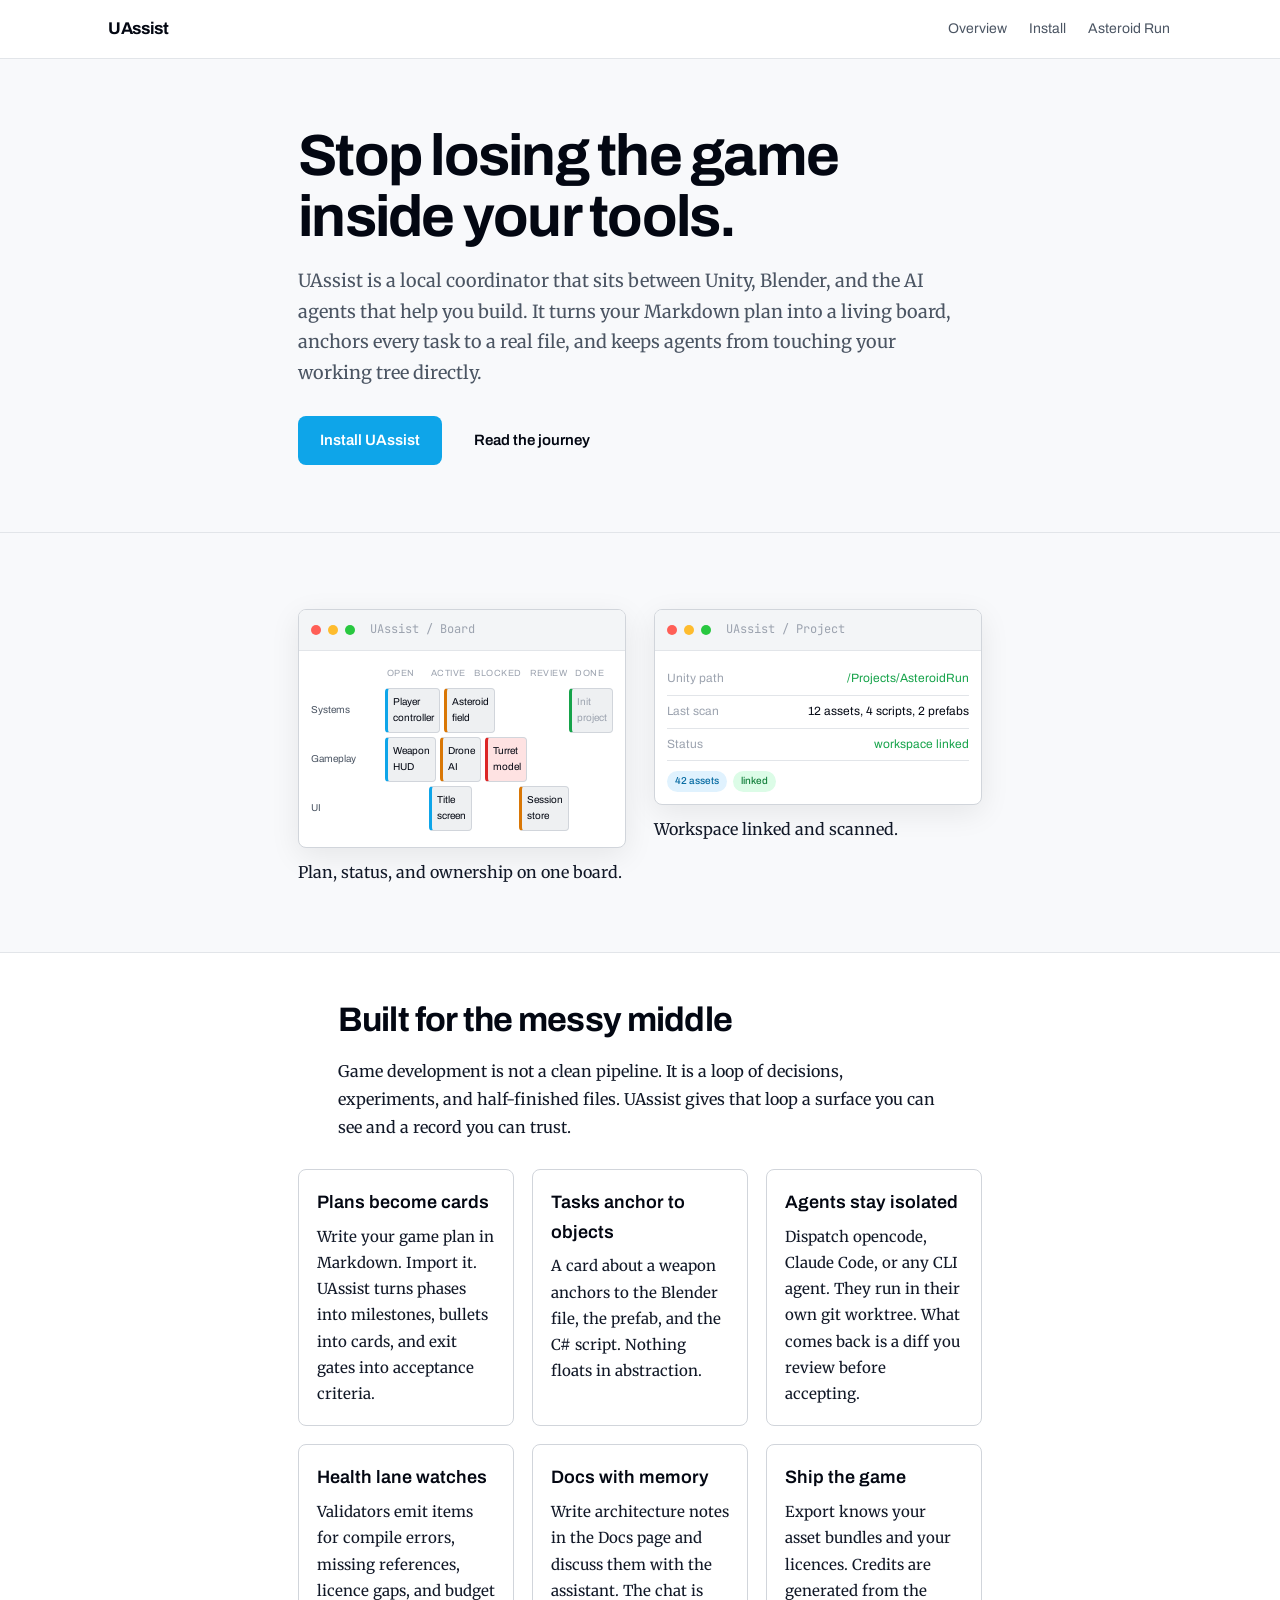
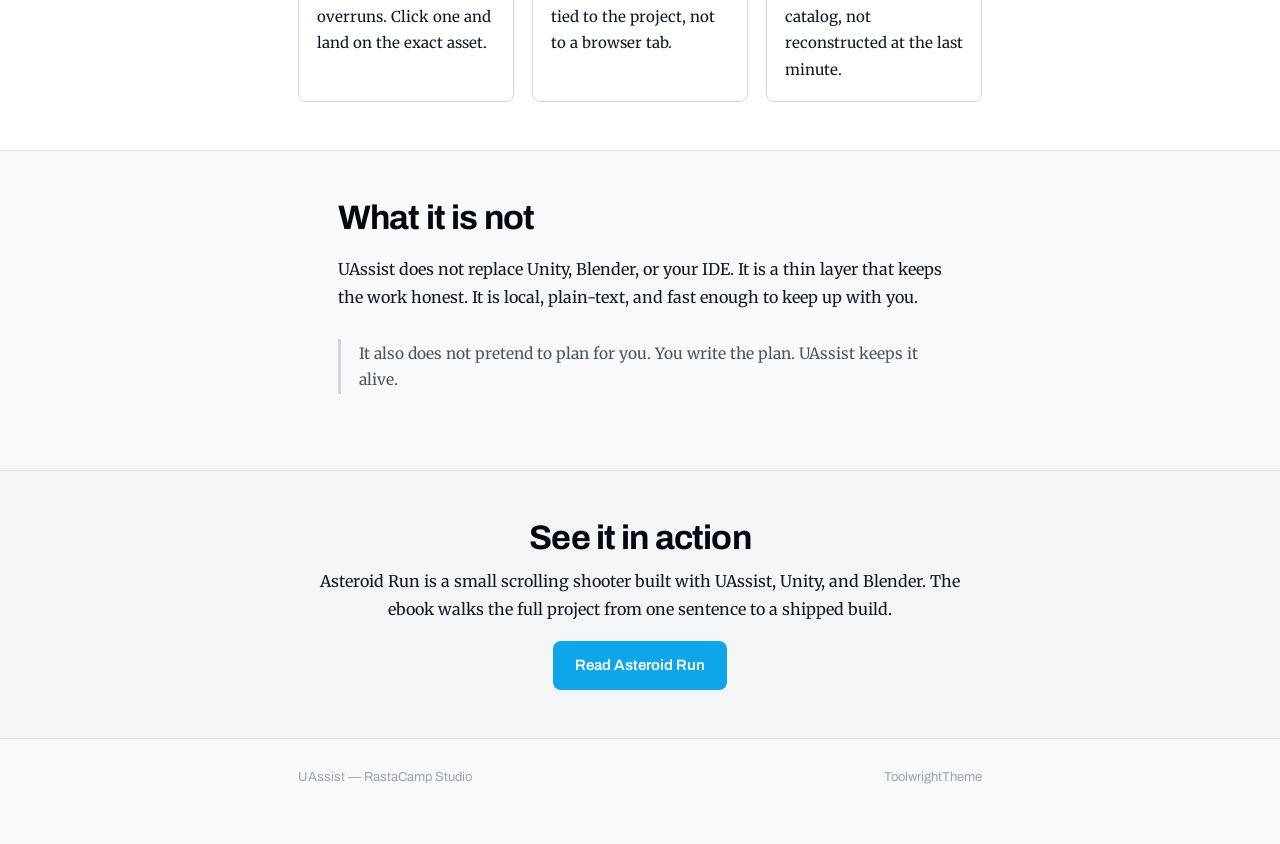
==== index.html @ bed8b939 "Initial UAssist website with ToolwrightTheme" ====
<!doctype html>
<html lang="en">
<head>
  <meta charset="utf-8" />
  <meta name="viewport" content="width=device-width, initial-scale=1" />
  <title>UAssist — Project coordination for game makers</title>
  <meta name="description" content="UAssist turns build plans into living kanbans, anchors tasks to Unity and Blender assets, and dispatches AI agents to isolated git worktrees." />
  <link rel="preconnect" href="https://fonts.googleapis.com" />
  <link rel="preconnect" href="https://fonts.gstatic.com" crossorigin />
  <link href="https://fonts.googleapis.com/css2?family=Archivo:wght@400;500;600;700&family=JetBrains+Mono:wght@400;500&family=Merriweather:ital,wght@0,300;0,400;0,700;1,400&display=swap" rel="stylesheet" />
  <link rel="stylesheet" href="theme.css" />
</head>
<body>

  <header class="rail">
    <div class="wrap">
      <div class="brand">UAssist</div>
      <nav>
        <a href="index.html">Overview</a>
        <a href="install.html">Install</a>
        <a href="asteroid-run.html">Asteroid Run</a>
      </nav>
    </div>
  </header>

  <section class="hero hero-tall">
    <div class="wrap">
      <h1>Stop losing the game inside your tools.</h1>
      <p class="lede">UAssist is a local coordinator that sits between Unity, Blender, and the AI agents that help you build. It turns your Markdown plan into a living board, anchors every task to a real file, and keeps agents from touching your working tree directly.</p>
      <div class="hero-actions">
        <a class="cta" href="install.html">Install UAssist</a>
        <a class="cta-secondary" href="asteroid-run.html">Read the journey</a>
      </div>
    </div>
  </section>

  <section class="section">
    <div class="wrap">
      <div class="screenshot-grid">
        <div class="screen-card">
          <div class="mock-window">
            <div class="mock-bar"><span class="dot red"></span><span class="dot yellow"></span><span class="dot green"></span><span class="title">UAssist / Board</span></div>
            <div class="mock-body board-mock">
              <div class="grid-head"><span></span><span>open</span><span>active</span><span>blocked</span><span>review</span><span>done</span></div>
              <div class="grid-row"><span class="cat">Systems</span><span class="card c-human">Player controller</span><span class="card c-agent">Asteroid field</span><span></span><span></span><span class="card c-done">Init project</span></div>
              <div class="grid-row"><span class="cat">Gameplay</span><span class="card c-human">Weapon HUD</span><span class="card c-agent">Drone AI</span><span class="card c-blocker">Turret model</span><span></span><span></span></div>
              <div class="grid-row"><span class="cat">UI</span><span></span><span class="card c-human">Title screen</span><span></span><span class="card c-agent">Session store</span><span></span></div>
            </div>
          </div>
          <p class="cap">Plan, status, and ownership on one board.</p>
        </div>
        <div class="screen-card">
          <div class="mock-window">
            <div class="mock-bar"><span class="dot red"></span><span class="dot yellow"></span><span class="dot green"></span><span class="title">UAssist / Project</span></div>
            <div class="mock-body project-mock">
              <div class="row"><span class="k">Unity path</span><span class="v ok">/Projects/AsteroidRun</span></div>
              <div class="row"><span class="k">Last scan</span><span class="v">12 assets, 4 scripts, 2 prefabs</span></div>
              <div class="row"><span class="k">Status</span><span class="v ok">workspace linked</span></div>
              <div class="pills"><span class="pill p-blue">42 assets</span><span class="pill p-green">linked</span></div>
            </div>
          </div>
          <p class="cap">Workspace linked and scanned.</p>
        </div>
      </div>
    </div>
  </section>

  <section class="section alt">
    <div class="wrap narrow">
      <h2>Built for the messy middle</h2>
      <p class="lead">Game development is not a clean pipeline. It is a loop of decisions, experiments, and half-finished files. UAssist gives that loop a surface you can see and a record you can trust.</p>
    </div>
    <div class="wrap">
      <div class="feature-grid">
        <div class="feature">
          <h3>Plans become cards</h3>
          <p>Write your game plan in Markdown. Import it. UAssist turns phases into milestones, bullets into cards, and exit gates into acceptance criteria.</p>
        </div>
        <div class="feature">
          <h3>Tasks anchor to objects</h3>
          <p>A card about a weapon anchors to the Blender file, the prefab, and the C# script. Nothing floats in abstraction.</p>
        </div>
        <div class="feature">
          <h3>Agents stay isolated</h3>
          <p>Dispatch opencode, Claude Code, or any CLI agent. They run in their own git worktree. What comes back is a diff you review before accepting.</p>
        </div>
        <div class="feature">
          <h3>Health lane watches</h3>
          <p>Validators emit items for compile errors, missing references, licence gaps, and budget overruns. Click one and land on the exact asset.</p>
        </div>
        <div class="feature">
          <h3>Docs with memory</h3>
          <p>Write architecture notes in the Docs page and discuss them with the assistant. The chat is tied to the project, not to a browser tab.</p>
        </div>
        <div class="feature">
          <h3>Ship the game</h3>
          <p>Export knows your asset bundles and your licences. Credits are generated from the catalog, not reconstructed at the last minute.</p>
        </div>
      </div>
    </div>
  </section>

  <section class="section">
    <div class="wrap narrow">
      <h2>What it is not</h2>
      <p class="lead">UAssist does not replace Unity, Blender, or your IDE. It is a thin layer that keeps the work honest. It is local, plain-text, and fast enough to keep up with you.</p>
      <div class="aside">It also does not pretend to plan for you. You write the plan. UAssist keeps it alive.</div>
    </div>
  </section>

  <section class="section cta-section">
    <div class="wrap">
      <h2>See it in action</h2>
      <p class="lead">Asteroid Run is a small scrolling shooter built with UAssist, Unity, and Blender. The ebook walks the full project from one sentence to a shipped build.</p>
      <a class="cta" href="asteroid-run.html">Read Asteroid Run</a>
    </div>
  </section>

  <footer>
    <div class="wrap">
      <span>UAssist — RastaCamp Studio</span>
      <span>ToolwrightTheme</span>
    </div>
  </footer>

</body>
</html>
---- theme.css ----
/* ================================================================
 * UAssist Website — ToolwrightTheme
 * =============================================================== */

:root {
  --bg: #f8f9fb;
  --surface: #ffffff;
  --surface-2: #f3f5f7;
  --surface-3: #eef0f2;
  --fg: #111827;
  --fg-strong: #030712;
  --muted: #4b5563;
  --faint: #9ca3af;
  --line: #e2e5e9;
  --line-strong: #d1d5db;
  --border: #d1d5db;
  --accent: #0ea5e9;
  --accent-text: #0284c7;
  --accent-soft: rgba(14, 165, 233, 0.08);

  --pill-blue: #e0f2fe; --pill-blue-text: #0369a1;
  --pill-green: #dcfce7; --pill-green-text: #15803d;
  --pill-yellow: #fef3c7; --pill-yellow-text: #b45309;
  --pill-red: #fee2e2; --pill-red-text: #b91c1c;
  --pill-grey: #f3f4f6; --pill-grey-text: #4b5563;

  --ok: #16a34a;
  --warn: #d97706;
  --bad: #dc2626;

  --font-sans: 'Archivo', -apple-system, BlinkMacSystemFont, "Segoe UI", Roboto, sans-serif;
  --font-serif: 'Merriweather', Georgia, "Times New Roman", serif;
  --font-mono: 'JetBrains Mono', ui-monospace, SFMono-Regular, Menlo, monospace;

  --radius: 8px;
  --gap-xs: 6px;
  --gap-sm: 10px;
  --gap-md: 18px;
  --gap-lg: 28px;
  --gap-xl: 48px;
  --measure: 720px;
  --wide: 1100px;
}

@media (prefers-color-scheme: dark) {
  :root {
    --bg: #050505;
    --surface: #0b0d0f;
    --surface-2: #121519;
    --surface-3: #171b1f;
    --fg: #e9ecef;
    --fg-strong: #ffffff;
    --muted: #767f89;
    --faint: #4b545d;
    --line: #1d2228;
    --line-strong: #2b333c;
    --border: #1d2228;
    --accent: #4dd2ff;
    --accent-text: #4dd2ff;
    --accent-soft: rgba(77, 210, 255, 0.08);
    --pill-blue: rgba(77, 210, 255, 0.10); --pill-blue-text: #4dd2ff;
    --pill-green: rgba(127, 211, 155, 0.10); --pill-green-text: #7fd39b;
    --pill-yellow: rgba(255, 181, 71, 0.10); --pill-yellow-text: #ffb547;
    --pill-red: rgba(255, 122, 122, 0.10); --pill-red-text: #ff7a7a;
    --pill-grey: rgba(118, 127, 137, 0.12); --pill-grey-text: #767f89;
  }
}

* { box-sizing: border-box; margin: 0; padding: 0; }
html { scroll-behavior: smooth; }

body {
  background: var(--bg);
  color: var(--fg);
  font-family: var(--font-sans);
  font-size: 16px;
  line-height: 1.65;
  -webkit-font-smoothing: antialiased;
}

a { color: var(--accent-text); text-decoration: none; }
a:hover { text-decoration: underline; }

code, .mono { font-family: var(--font-mono); font-size: 0.9em; }

/* ---------- rail ---------- */
.rail {
  position: sticky;
  top: 0;
  z-index: 20;
  background: var(--surface);
  border-bottom: 1px solid var(--line);
  backdrop-filter: blur(8px);
}

.rail .wrap {
  max-width: var(--wide);
  margin: 0 auto;
  padding: 0 var(--gap-md);
  display: flex;
  align-items: center;
  gap: var(--gap-md);
  height: 58px;
}

.brand {
  font-weight: 700;
  letter-spacing: -0.02em;
  font-size: 17px;
  color: var(--fg-strong);
}

.brand span {
  color: var(--faint);
  font-weight: 400;
}

.rail nav {
  margin-left: auto;
  display: flex;
  gap: var(--gap-md);
  font-size: 14px;
  color: var(--muted);
}

.rail nav a {
  color: var(--muted);
  text-decoration: none;
  padding: 6px 2px;
}

.rail nav a:hover {
  color: var(--fg);
}

/* ---------- layout ---------- */
.wrap {
  max-width: var(--measure);
  margin: 0 auto;
  padding: 0 var(--gap-md);
}

.wrap.wide { max-width: var(--wide); }
.wrap.narrow { max-width: 640px; }

/* ---------- hero ---------- */
.hero {
  padding: var(--gap-xl) 0;
  border-bottom: 1px solid var(--line);
}

.hero-tall {
  padding: calc(var(--gap-xl) * 1.4) 0;
}

.hero h1 {
  font-size: clamp(38px, 5.5vw, 58px);
  line-height: 1.05;
  letter-spacing: -0.03em;
  font-weight: 700;
  color: var(--fg-strong);
  max-width: 16ch;
  margin-bottom: var(--gap-md);
}

.lede {
  font-family: var(--font-serif);
  font-size: 18px;
  line-height: 1.7;
  color: var(--muted);
  max-width: 56ch;
  margin-bottom: var(--gap-md);
}

.hero-actions {
  display: flex;
  gap: var(--gap-sm);
  flex-wrap: wrap;
  margin-top: var(--gap-lg);
}

.cta {
  display: inline-flex;
  align-items: center;
  padding: 12px 22px;
  border-radius: var(--radius);
  background: var(--accent);
  color: #ffffff;
  font-weight: 600;
  text-decoration: none;
  font-size: 15px;
}

.cta:hover {
  opacity: 0.92;
  text-decoration: none;
}

.cta-secondary {
  display: inline-flex;
  align-items: center;
  padding: 12px 22px;
  border-radius: var(--radius);
  border: 1px solid var(--border-strong);
  color: var(--fg-strong);
  font-weight: 600;
  text-decoration: none;
  font-size: 15px;
}

.cta-secondary:hover {
  background: var(--surface-2);
  text-decoration: none;
}

/* ---------- sections ---------- */
.section {
  padding: var(--gap-xl) 0;
}

.section.alt {
  background: var(--surface);
  border-top: 1px solid var(--line);
  border-bottom: 1px solid var(--line);
}

.section h2 {
  font-size: clamp(28px, 3.5vw, 34px);
  line-height: 1.12;
  letter-spacing: -0.025em;
  font-weight: 700;
  color: var(--fg-strong);
  margin-bottom: var(--gap-md);
}

.section h3 {
  font-size: 18px;
  font-weight: 600;
  color: var(--fg-strong);
  margin-bottom: var(--gap-xs);
}

.section p {
  font-family: var(--font-serif);
  font-size: 16px;
  line-height: 1.75;
  color: var(--fg);
  margin-bottom: var(--gap-md);
  max-width: 64ch;
}

.aside {
  border-left: 3px solid var(--line-strong);
  padding: 2px 0 2px var(--gap-md);
  margin: var(--gap-lg) 0;
  font-family: var(--font-serif);
  font-size: 15.5px;
  color: var(--muted);
  max-width: 60ch;
}

/* ---------- article ---------- */
article {
  padding: var(--gap-xl) 0;
}

article section {
  margin-bottom: var(--gap-xl);
}

article h2 {
  font-size: clamp(26px, 3vw, 30px);
  line-height: 1.15;
  letter-spacing: -0.025em;
  font-weight: 700;
  color: var(--fg-strong);
  margin-bottom: var(--gap-md);
}

article h3 {
  font-size: 16px;
  font-weight: 600;
  color: var(--fg-strong);
  margin-top: var(--gap-lg);
  margin-bottom: var(--gap-xs);
}

article p, article li {
  font-family: var(--font-serif);
  font-size: 16px;
  line-height: 1.75;
  color: var(--fg);
  margin-bottom: var(--gap-sm);
  max-width: 64ch;
}

article ul, article ol {
  margin: 0 0 var(--gap-md) var(--gap-md);
}

article li {
  margin: var(--gap-xs) 0;
}

/* ---------- callouts ---------- */
.callout {
  border: 1px solid var(--border);
  border-left: 3px solid var(--accent);
  background: var(--surface);
  padding: var(--gap-md);
  border-radius: var(--radius);
  margin: var(--gap-md) 0;
  font-family: var(--font-serif);
}

.callout p:last-child { margin-bottom: 0; }

.tip {
  border-left: 3px solid var(--ok);
  background: var(--surface);
  padding: var(--gap-sm) var(--gap-md);
  border-radius: 0 var(--radius) var(--radius) 0;
  margin: var(--gap-md) 0;
  font-family: var(--font-serif);
}

.tip p:last-child { margin-bottom: 0; }

/* ---------- code ---------- */
code {
  background: var(--surface-2);
  padding: 2px 6px;
  border-radius: 4px;
  border: 1px solid var(--line);
  color: var(--fg-strong);
}

pre {
  background: var(--surface);
  border: 1px solid var(--border);
  border-radius: var(--radius);
  padding: var(--gap-md);
  overflow-x: auto;
  font-family: var(--font-mono);
  font-size: 13px;
  line-height: 1.65;
  margin: var(--gap-md) 0;
  color: var(--fg);
}

pre code {
  background: transparent;
  border: none;
  padding: 0;
}

/* ---------- features ---------- */
.feature-grid {
  display: grid;
  grid-template-columns: repeat(3, 1fr);
  gap: var(--gap-md);
  margin-top: var(--gap-lg);
}

.feature {
  background: var(--surface);
  border: 1px solid var(--border);
  border-radius: var(--radius);
  padding: var(--gap-md);
}

.feature p {
  margin-bottom: 0;
  font-size: 15px;
}

@media (max-width: 900px) {
  .feature-grid {
    grid-template-columns: 1fr;
  }
}

/* ---------- screenshot mocks ---------- */
.screenshot-grid {
  display: grid;
  grid-template-columns: repeat(2, 1fr);
  gap: var(--gap-lg);
  margin-top: var(--gap-lg);
}

.screen-card {
  display: flex;
  flex-direction: column;
  gap: var(--gap-sm);
}

.cap {
  font-size: 14px;
  color: var(--muted);
  font-family: var(--font-serif);
}

.mock-window {
  background: var(--surface);
  border: 1px solid var(--border);
  border-radius: var(--radius);
  overflow: hidden;
  box-shadow: 0 8px 30px rgba(0, 0, 0, 0.08);
}

.mock-bar {
  display: flex;
  align-items: center;
  gap: 7px;
  padding: 10px 12px;
  background: var(--surface-2);
  border-bottom: 1px solid var(--line);
}

.mock-bar .dot {
  width: 10px;
  height: 10px;
  border-radius: 50%;
}

.dot.red { background: #ff5f57; }
.dot.yellow { background: #febc2e; }
.dot.green { background: #28c840; }

.mock-bar .title {
  margin-left: 8px;
  font-size: 12px;
  color: var(--faint);
  font-family: var(--font-mono);
}

.mock-body {
  padding: 12px;
  font-size: 12px;
}

.board-mock .grid-head,
.board-mock .grid-row {
  display: grid;
  grid-template-columns: 70px repeat(5, 1fr);
  gap: 4px;
  margin-bottom: 4px;
}

.board-mock .grid-head span {
  font-size: 9px;
  text-transform: uppercase;
  letter-spacing: 0.05em;
  color: var(--faint);
  padding: 3px 2px;
}

.board-mock .cat {
  font-size: 10px;
  color: var(--muted);
  display: flex;
  align-items: center;
}

.board-mock .card {
  background: var(--surface-3);
  border: 1px solid var(--border);
  border-left: 3px solid var(--faint);
  border-radius: 4px;
  padding: 5px;
  font-size: 10px;
  color: var(--fg-strong);
  min-height: 36px;
}

.board-mock .card.c-human { border-left-color: var(--accent); }
.board-mock .card.c-agent { border-left-color: var(--warn); }
.board-mock .card.c-blocker { border-left-color: var(--bad); background: var(--pill-red); }
.board-mock .card.c-done { border-left-color: var(--ok); color: var(--faint); }

.project-mock .row {
  display: flex;
  justify-content: space-between;
  padding: 6px 0;
  border-bottom: 1px solid var(--line);
  font-size: 12px;
}

.project-mock .row:last-child { border-bottom: 0; }

.project-mock .k { color: var(--faint); }
.project-mock .v { color: var(--fg-strong); }
.project-mock .v.ok { color: var(--ok); }

.pills {
  display: flex;
  gap: var(--gap-xs);
  margin-top: var(--gap-sm);
}

.pill {
  display: inline-flex;
  padding: 2px 8px;
  border-radius: 999px;
  font-size: 10px;
  font-weight: 500;
}

.p-blue { background: var(--pill-blue); color: var(--pill-blue-text); }
.p-green { background: var(--pill-green); color: var(--pill-green-text); }

/* ---------- cta section ---------- */
.cta-section {
  text-align: center;
  background: var(--surface-2);
  border-top: 1px solid var(--line);
}

.cta-section h2 {
  margin-bottom: var(--gap-sm);
}

.cta-section .lead {
  margin: 0 auto var(--gap-md);
}

/* ---------- download box ---------- */
.download-box {
  background: var(--surface);
  border: 1px solid var(--border);
  border-radius: var(--radius);
  padding: var(--gap-lg);
  text-align: center;
}

.download-box h2 {
  margin-bottom: var(--gap-sm);
}

.download-box .lead {
  margin: 0 auto var(--gap-md);
}

/* ---------- footer ---------- */
footer {
  border-top: 1px solid var(--line);
  padding: var(--gap-lg) 0 calc(var(--gap-lg) * 2);
}

footer .wrap {
  display: flex;
  justify-content: space-between;
  gap: var(--gap-md);
  flex-wrap: wrap;
  font-size: 13px;
  color: var(--faint);
}

@media (max-width: 640px) {
  .hero h1 { font-size: 34px; }
  .section h2 { font-size: 26px; }
  .screenshot-grid { grid-template-columns: 1fr; }
  .rail nav { display: none; }
}
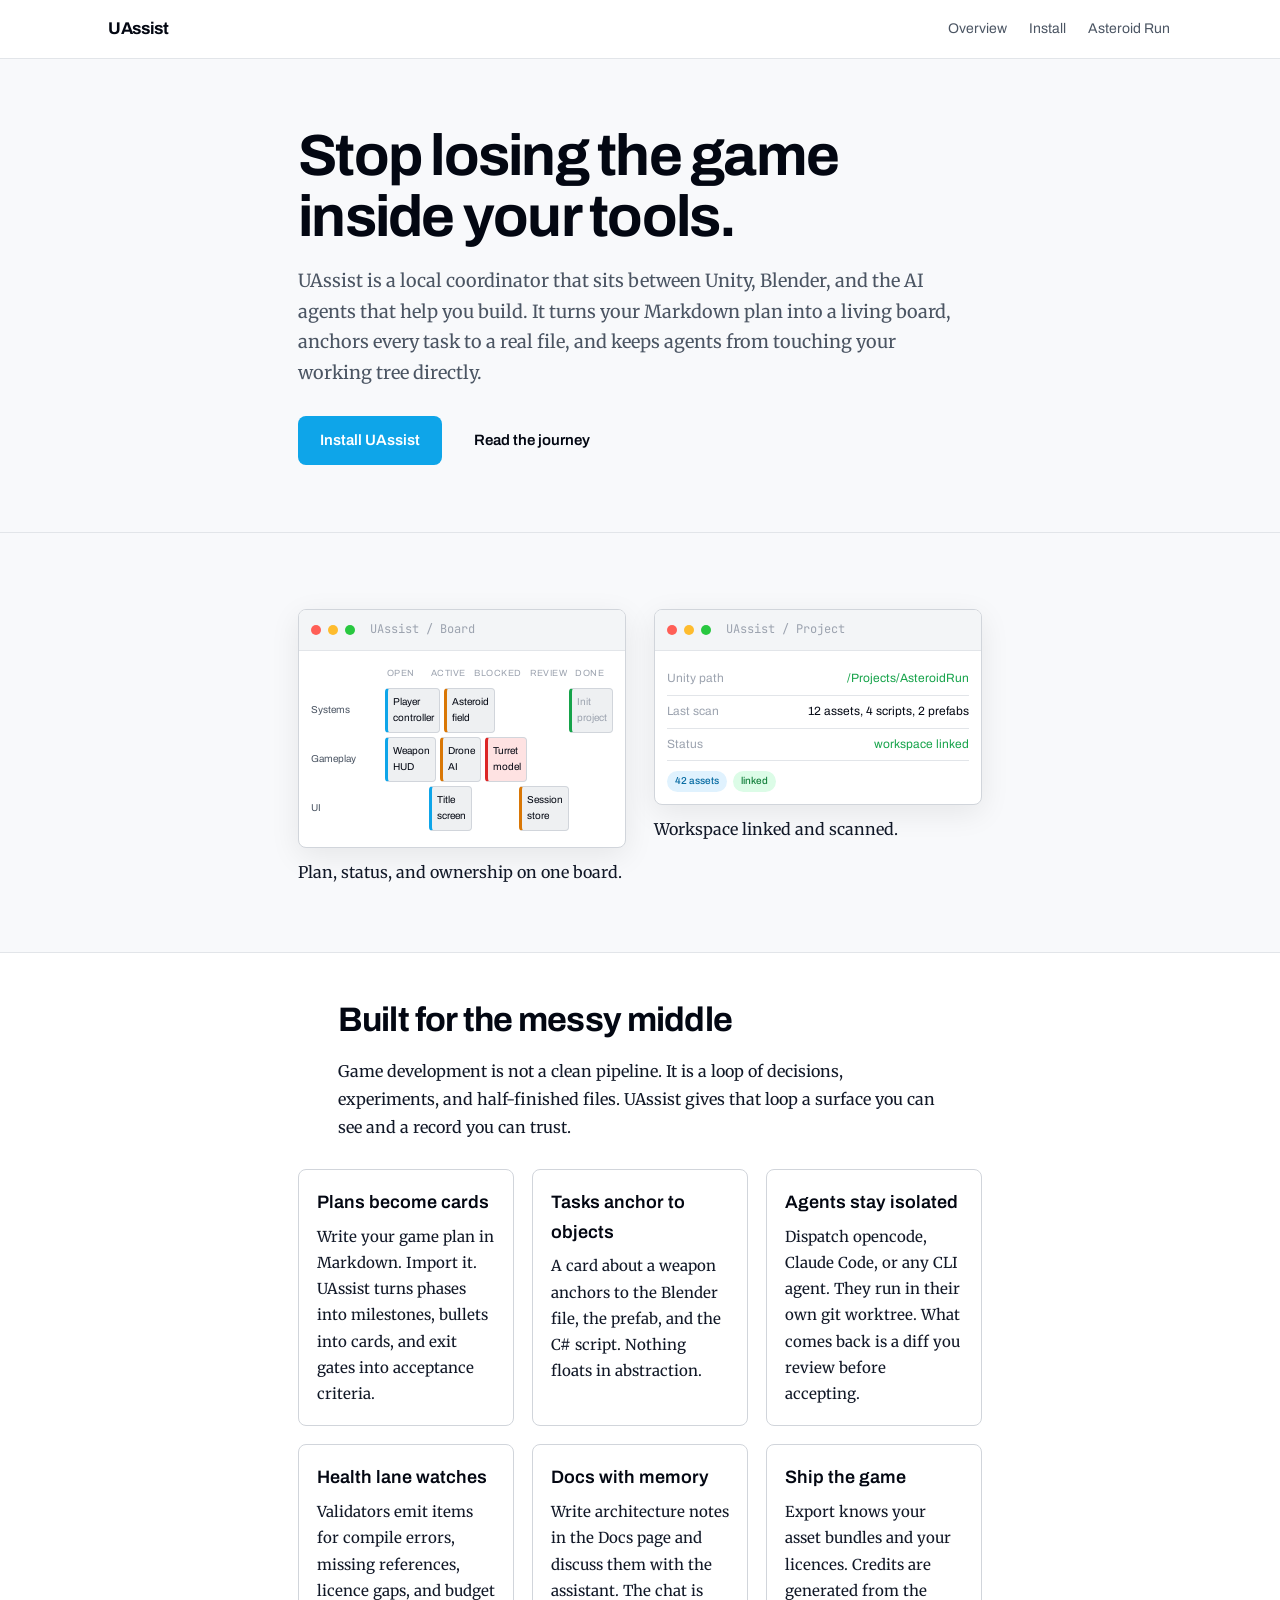
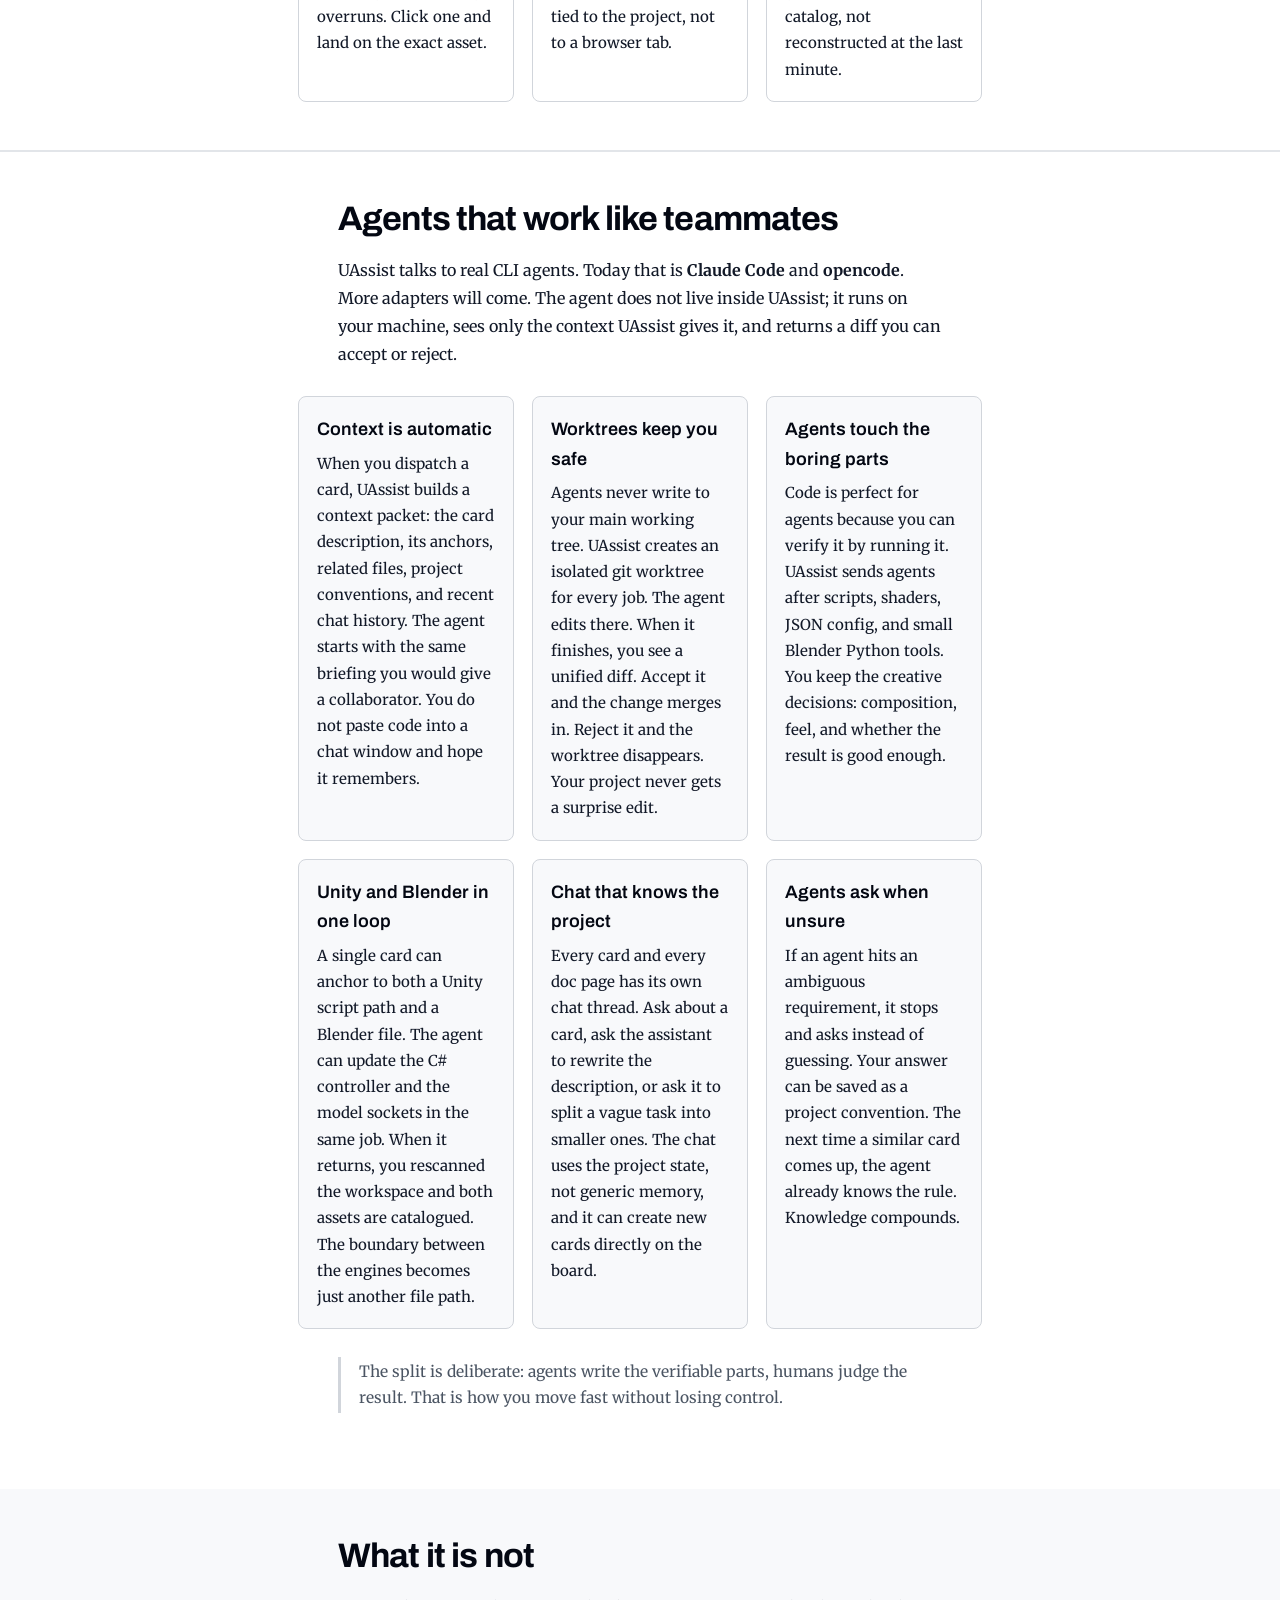
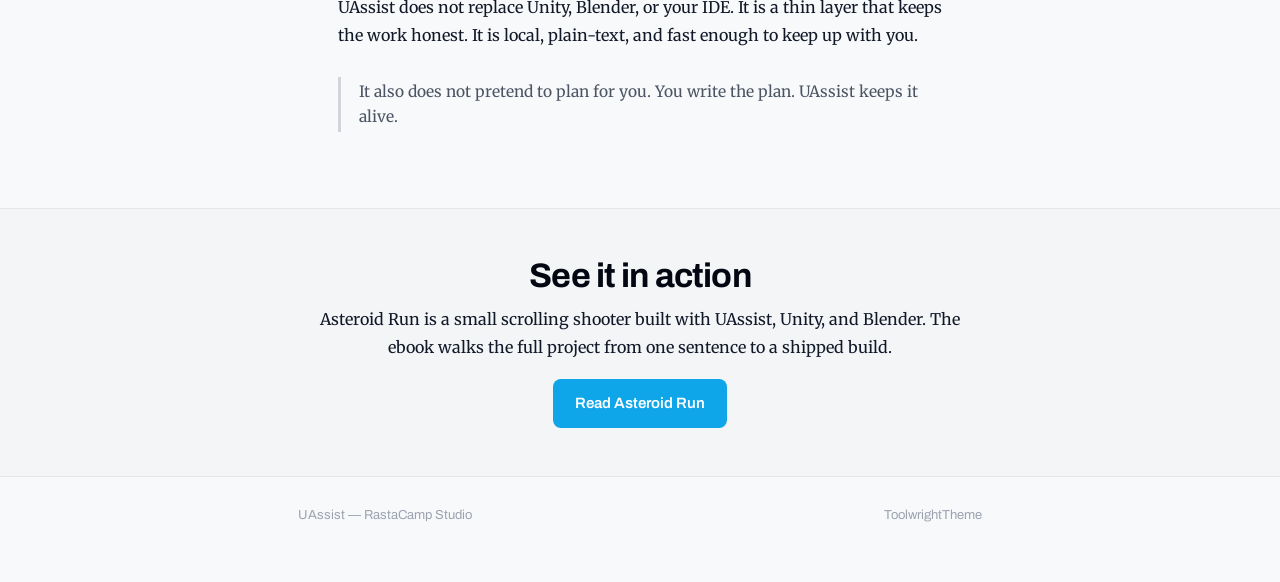
==== commit 1f93a942: "Add agents section to landing page" ====
--- a/index.html
+++ b/index.html
@@ -100,6 +100,44 @@
     </div>
   </section>
 
+  <section class="section agents-section">
+    <div class="wrap narrow">
+      <h2>Agents that work like teammates</h2>
+      <p class="lead">UAssist talks to real CLI agents. Today that is <strong>Claude Code</strong> and <strong>opencode</strong>. More adapters will come. The agent does not live inside UAssist; it runs on your machine, sees only the context UAssist gives it, and returns a diff you can accept or reject.</p>
+    </div>
+    <div class="wrap">
+      <div class="agent-grid">
+        <div class="agent-card">
+          <h3>Context is automatic</h3>
+          <p>When you dispatch a card, UAssist builds a context packet: the card description, its anchors, related files, project conventions, and recent chat history. The agent starts with the same briefing you would give a collaborator. You do not paste code into a chat window and hope it remembers.</p>
+        </div>
+        <div class="agent-card">
+          <h3>Worktrees keep you safe</h3>
+          <p>Agents never write to your main working tree. UAssist creates an isolated git worktree for every job. The agent edits there. When it finishes, you see a unified diff. Accept it and the change merges in. Reject it and the worktree disappears. Your project never gets a surprise edit.</p>
+        </div>
+        <div class="agent-card">
+          <h3>Agents touch the boring parts</h3>
+          <p>Code is perfect for agents because you can verify it by running it. UAssist sends agents after scripts, shaders, JSON config, and small Blender Python tools. You keep the creative decisions: composition, feel, and whether the result is good enough.</p>
+        </div>
+        <div class="agent-card">
+          <h3>Unity and Blender in one loop</h3>
+          <p>A single card can anchor to both a Unity script path and a Blender file. The agent can update the C# controller and the model sockets in the same job. When it returns, you rescanned the workspace and both assets are catalogued. The boundary between the engines becomes just another file path.</p>
+        </div>
+        <div class="agent-card">
+          <h3>Chat that knows the project</h3>
+          <p>Every card and every doc page has its own chat thread. Ask about a card, ask the assistant to rewrite the description, or ask it to split a vague task into smaller ones. The chat uses the project state, not generic memory, and it can create new cards directly on the board.</p>
+        </div>
+        <div class="agent-card">
+          <h3>Agents ask when unsure</h3>
+          <p>If an agent hits an ambiguous requirement, it stops and asks instead of guessing. Your answer can be saved as a project convention. The next time a similar card comes up, the agent already knows the rule. Knowledge compounds.</p>
+        </div>
+      </div>
+    </div>
+    <div class="wrap narrow">
+      <div class="aside">The split is deliberate: agents write the verifiable parts, humans judge the result. That is how you move fast without losing control.</div>
+    </div>
+  </section>
+
   <section class="section">
     <div class="wrap narrow">
       <h2>What it is not</h2>
--- a/theme.css
+++ b/theme.css
@@ -355,27 +355,40 @@
 }
 
 /* ---------- features ---------- */
-.feature-grid {
+.feature-grid,
+.agent-grid {
   display: grid;
   grid-template-columns: repeat(3, 1fr);
   gap: var(--gap-md);
   margin-top: var(--gap-lg);
 }
 
-.feature {
+.feature,
+.agent-card {
   background: var(--surface);
   border: 1px solid var(--border);
   border-radius: var(--radius);
   padding: var(--gap-md);
 }
 
-.feature p {
+.agents-section {
+  background: var(--surface);
+  border-top: 1px solid var(--line);
+}
+
+.agents-section .agent-card {
+  background: var(--bg);
+}
+
+.feature p,
+.agent-card p {
   margin-bottom: 0;
   font-size: 15px;
 }
 
 @media (max-width: 900px) {
-  .feature-grid {
+  .feature-grid,
+  .agent-grid {
     grid-template-columns: 1fr;
   }
 }
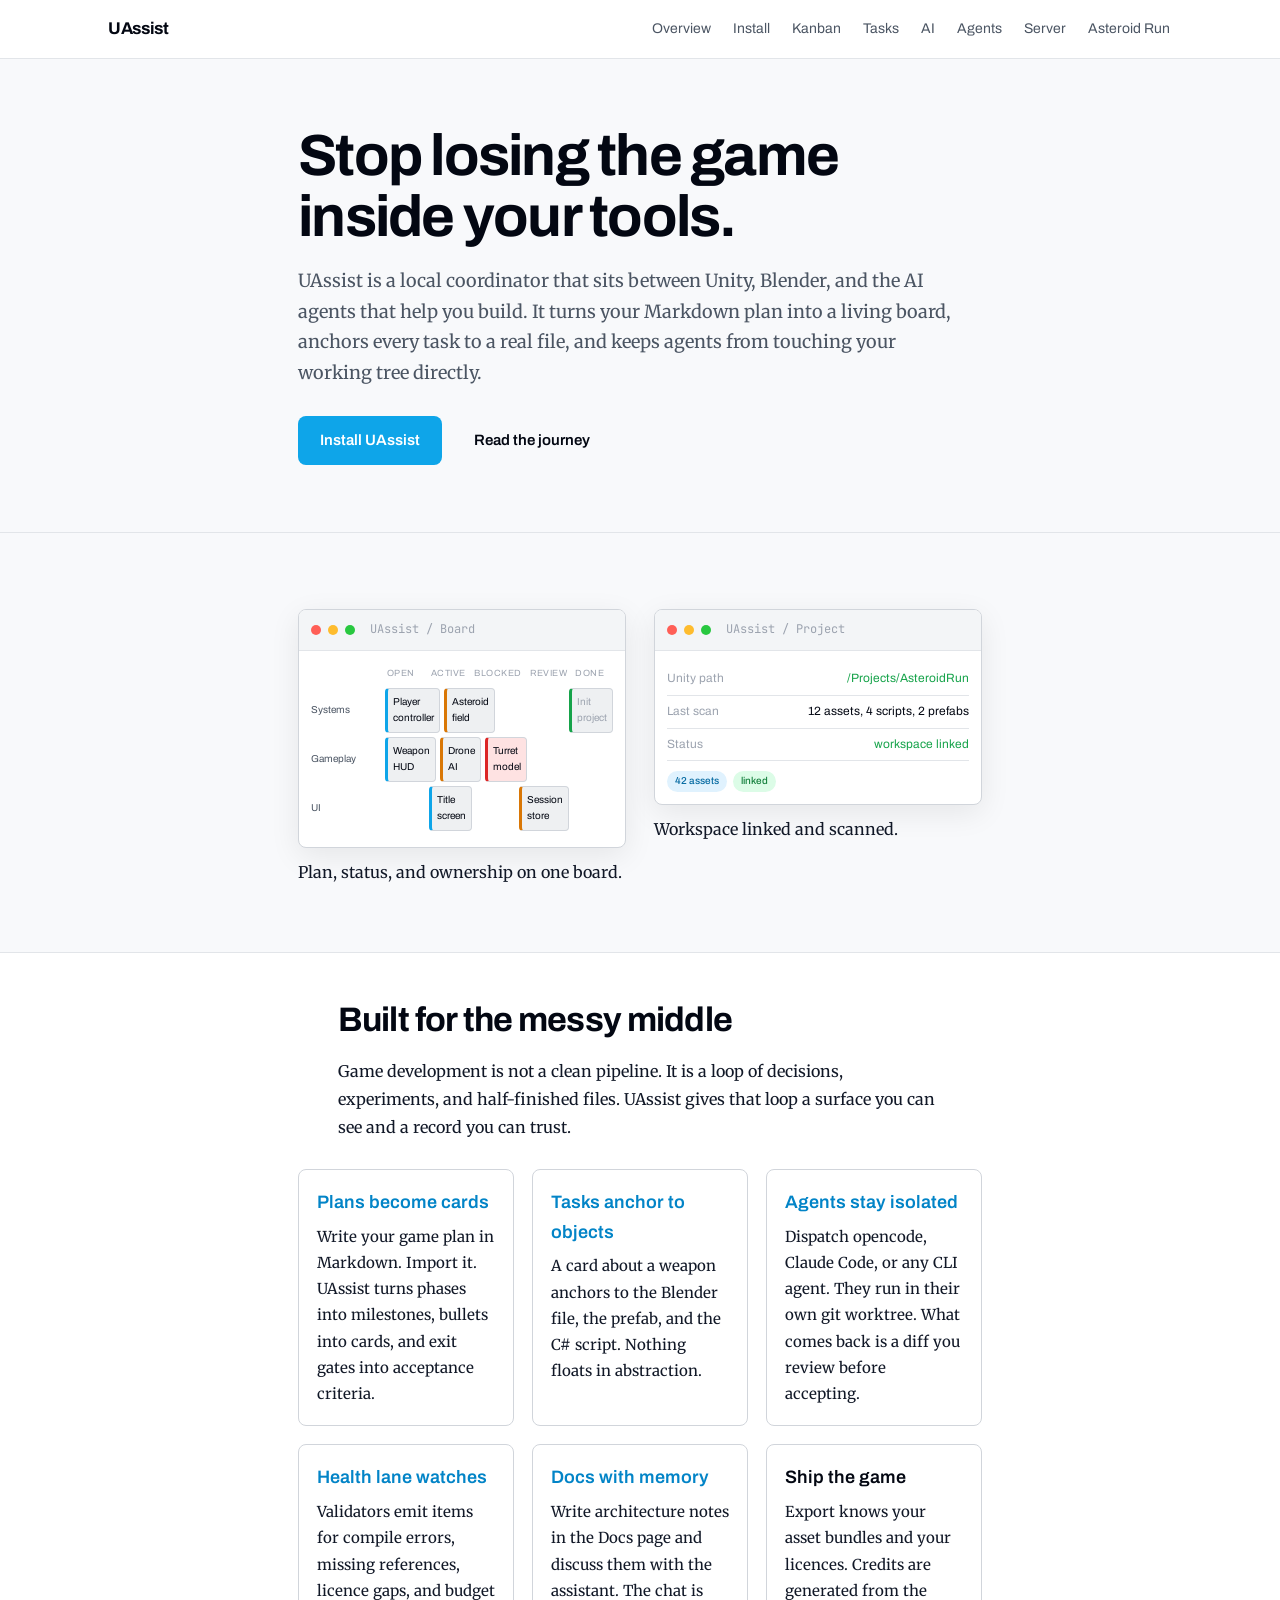
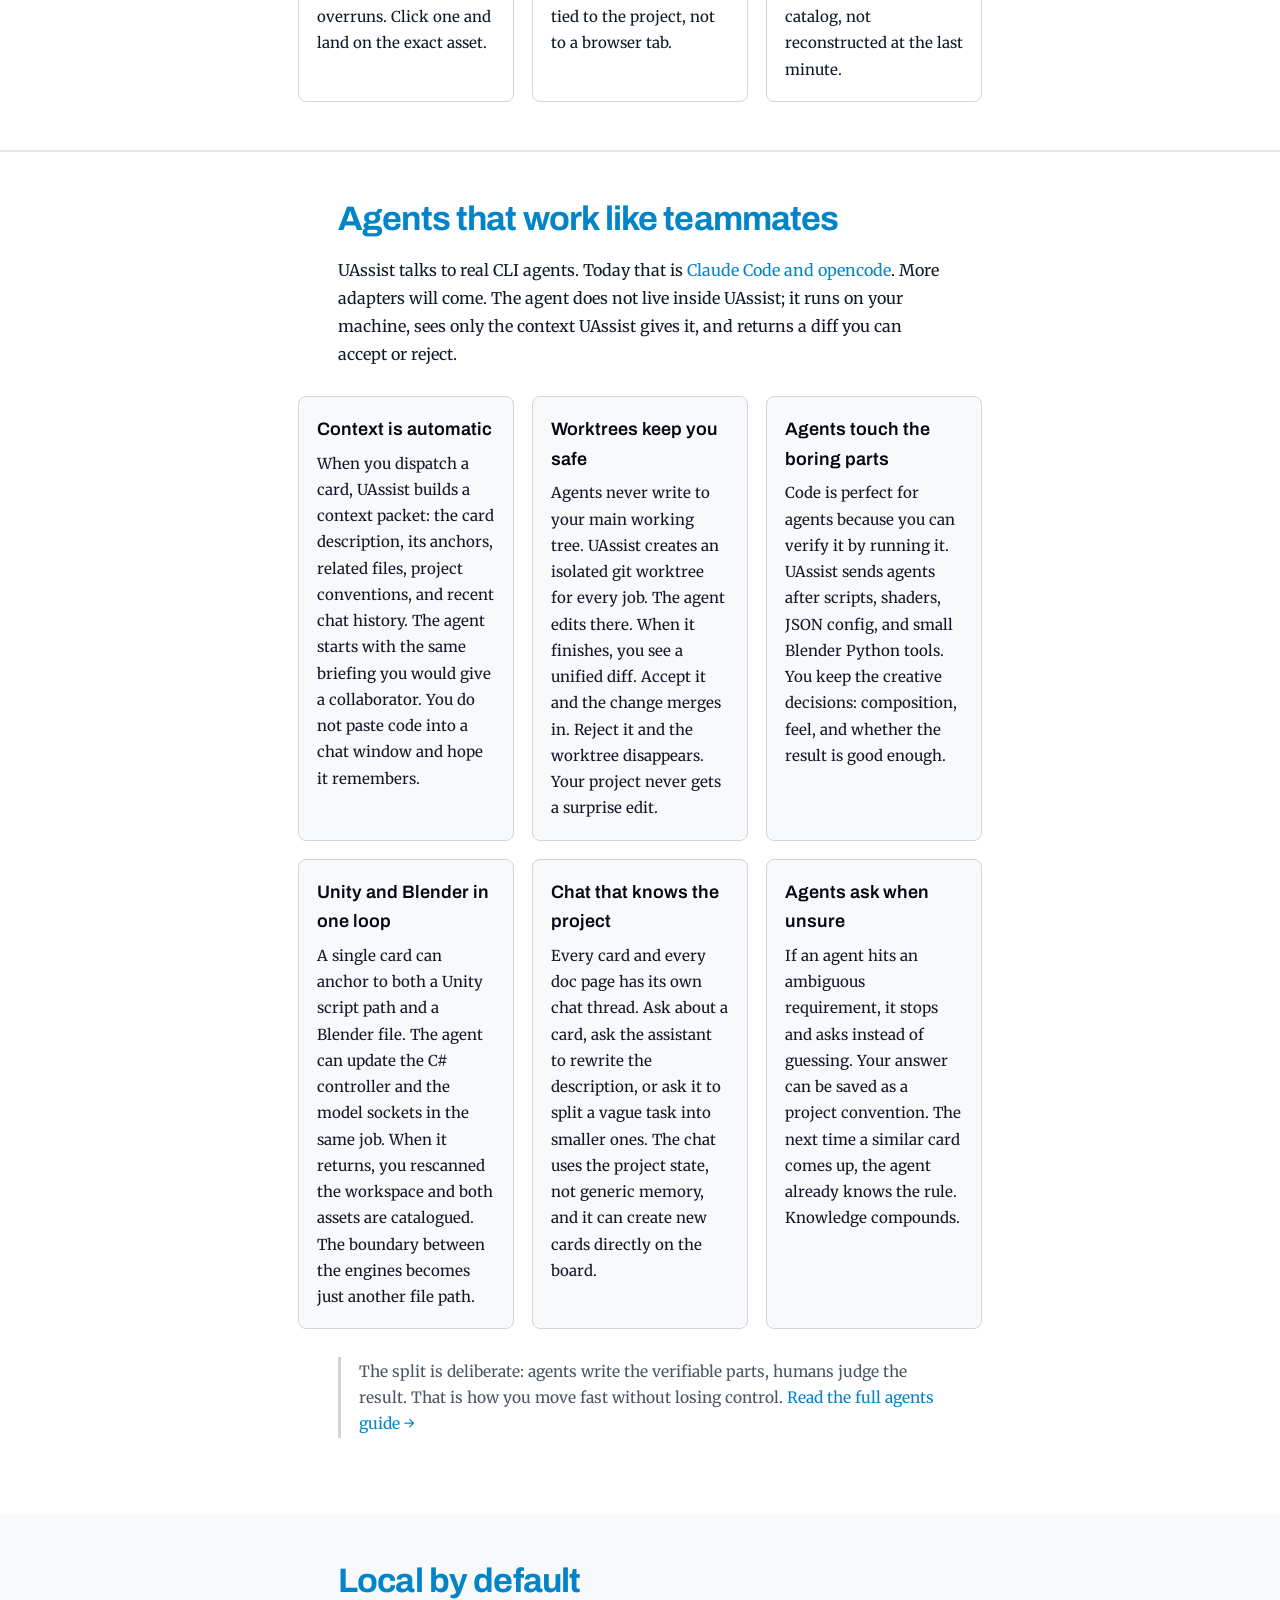
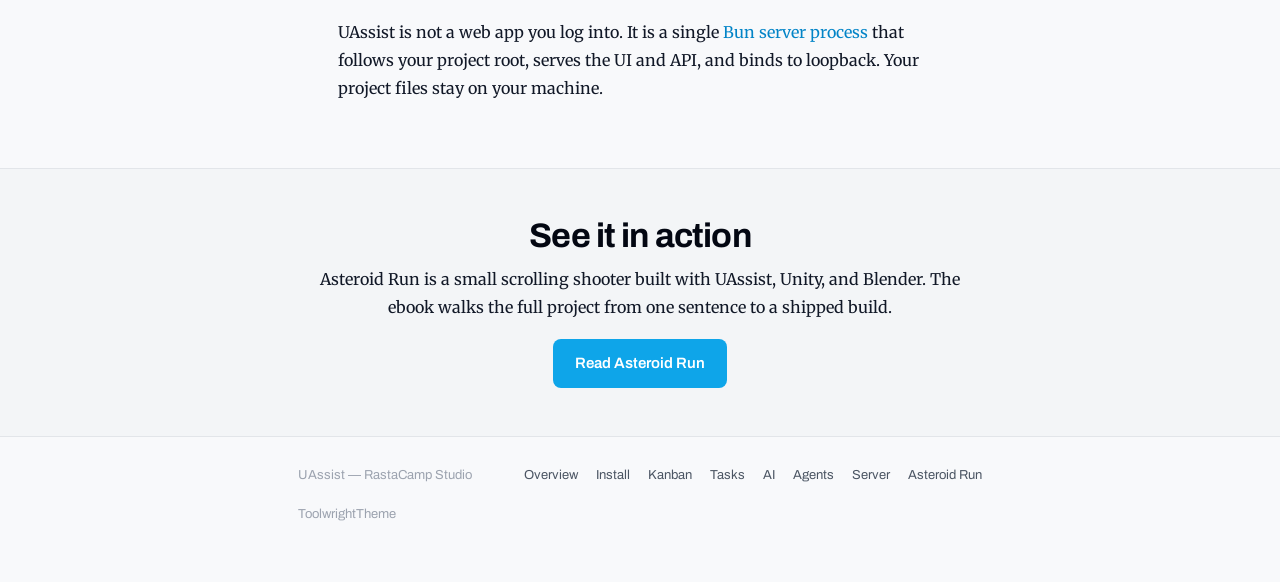
==== commit fdd05deb: "Add kanban, tasks, ai, agents, server pages and footer nav" ====
--- a/index.html
+++ b/index.html
@@ -18,6 +18,11 @@
       <nav>
         <a href="index.html">Overview</a>
         <a href="install.html">Install</a>
+        <a href="kanban.html">Kanban</a>
+        <a href="tasks.html">Tasks</a>
+        <a href="ai.html">AI</a>
+        <a href="agents.html">Agents</a>
+        <a href="server.html">Server</a>
         <a href="asteroid-run.html">Asteroid Run</a>
       </nav>
     </div>
@@ -73,23 +78,23 @@
     <div class="wrap">
       <div class="feature-grid">
         <div class="feature">
-          <h3>Plans become cards</h3>
+          <h3><a href="kanban.html">Plans become cards</a></h3>
           <p>Write your game plan in Markdown. Import it. UAssist turns phases into milestones, bullets into cards, and exit gates into acceptance criteria.</p>
         </div>
         <div class="feature">
-          <h3>Tasks anchor to objects</h3>
+          <h3><a href="tasks.html">Tasks anchor to objects</a></h3>
           <p>A card about a weapon anchors to the Blender file, the prefab, and the C# script. Nothing floats in abstraction.</p>
         </div>
         <div class="feature">
-          <h3>Agents stay isolated</h3>
+          <h3><a href="agents.html">Agents stay isolated</a></h3>
           <p>Dispatch opencode, Claude Code, or any CLI agent. They run in their own git worktree. What comes back is a diff you review before accepting.</p>
         </div>
         <div class="feature">
-          <h3>Health lane watches</h3>
+          <h3><a href="kanban.html">Health lane watches</a></h3>
           <p>Validators emit items for compile errors, missing references, licence gaps, and budget overruns. Click one and land on the exact asset.</p>
         </div>
         <div class="feature">
-          <h3>Docs with memory</h3>
+          <h3><a href="ai.html">Docs with memory</a></h3>
           <p>Write architecture notes in the Docs page and discuss them with the assistant. The chat is tied to the project, not to a browser tab.</p>
         </div>
         <div class="feature">
@@ -102,8 +107,8 @@
 
   <section class="section agents-section">
     <div class="wrap narrow">
-      <h2>Agents that work like teammates</h2>
-      <p class="lead">UAssist talks to real CLI agents. Today that is <strong>Claude Code</strong> and <strong>opencode</strong>. More adapters will come. The agent does not live inside UAssist; it runs on your machine, sees only the context UAssist gives it, and returns a diff you can accept or reject.</p>
+      <h2><a href="agents.html">Agents that work like teammates</a></h2>
+      <p class="lead">UAssist talks to real CLI agents. Today that is <a href="agents.html">Claude Code and opencode</a>. More adapters will come. The agent does not live inside UAssist; it runs on your machine, sees only the context UAssist gives it, and returns a diff you can accept or reject.</p>
     </div>
     <div class="wrap">
       <div class="agent-grid">
@@ -134,15 +139,14 @@
       </div>
     </div>
     <div class="wrap narrow">
-      <div class="aside">The split is deliberate: agents write the verifiable parts, humans judge the result. That is how you move fast without losing control.</div>
+      <div class="aside">The split is deliberate: agents write the verifiable parts, humans judge the result. That is how you move fast without losing control. <a href="agents.html">Read the full agents guide →</a></div>
     </div>
   </section>
 
   <section class="section">
     <div class="wrap narrow">
-      <h2>What it is not</h2>
-      <p class="lead">UAssist does not replace Unity, Blender, or your IDE. It is a thin layer that keeps the work honest. It is local, plain-text, and fast enough to keep up with you.</p>
-      <div class="aside">It also does not pretend to plan for you. You write the plan. UAssist keeps it alive.</div>
+      <h2><a href="server.html">Local by default</a></h2>
+      <p class="lead">UAssist is not a web app you log into. It is a single <a href="server.html">Bun server process</a> that follows your project root, serves the UI and API, and binds to loopback. Your project files stay on your machine.</p>
     </div>
   </section>
 
@@ -154,9 +158,19 @@
     </div>
   </section>
 
-  <footer>
+  <footer class="site-footer">
     <div class="wrap">
       <span>UAssist — RastaCamp Studio</span>
+      <nav>
+        <a href="index.html">Overview</a>
+        <a href="install.html">Install</a>
+        <a href="kanban.html">Kanban</a>
+        <a href="tasks.html">Tasks</a>
+        <a href="ai.html">AI</a>
+        <a href="agents.html">Agents</a>
+        <a href="server.html">Server</a>
+        <a href="asteroid-run.html">Asteroid Run</a>
+      </nav>
       <span>ToolwrightTheme</span>
     </div>
   </footer>
--- a/theme.css
+++ b/theme.css
@@ -560,13 +560,30 @@
   padding: var(--gap-lg) 0 calc(var(--gap-lg) * 2);
 }
 
-footer .wrap {
+.site-footer .wrap {
   display: flex;
   justify-content: space-between;
+  align-items: center;
   gap: var(--gap-md);
   flex-wrap: wrap;
   font-size: 13px;
   color: var(--faint);
+}
+
+.site-footer nav {
+  display: flex;
+  gap: var(--gap-md);
+  flex-wrap: wrap;
+}
+
+.site-footer nav a {
+  color: var(--muted);
+  text-decoration: none;
+}
+
+.site-footer nav a:hover {
+  color: var(--fg);
+  text-decoration: underline;
 }
 
 @media (max-width: 640px) {
@@ -574,4 +591,5 @@
   .section h2 { font-size: 26px; }
   .screenshot-grid { grid-template-columns: 1fr; }
   .rail nav { display: none; }
-}
+  .site-footer .wrap { flex-direction: column; align-items: flex-start; }
+}
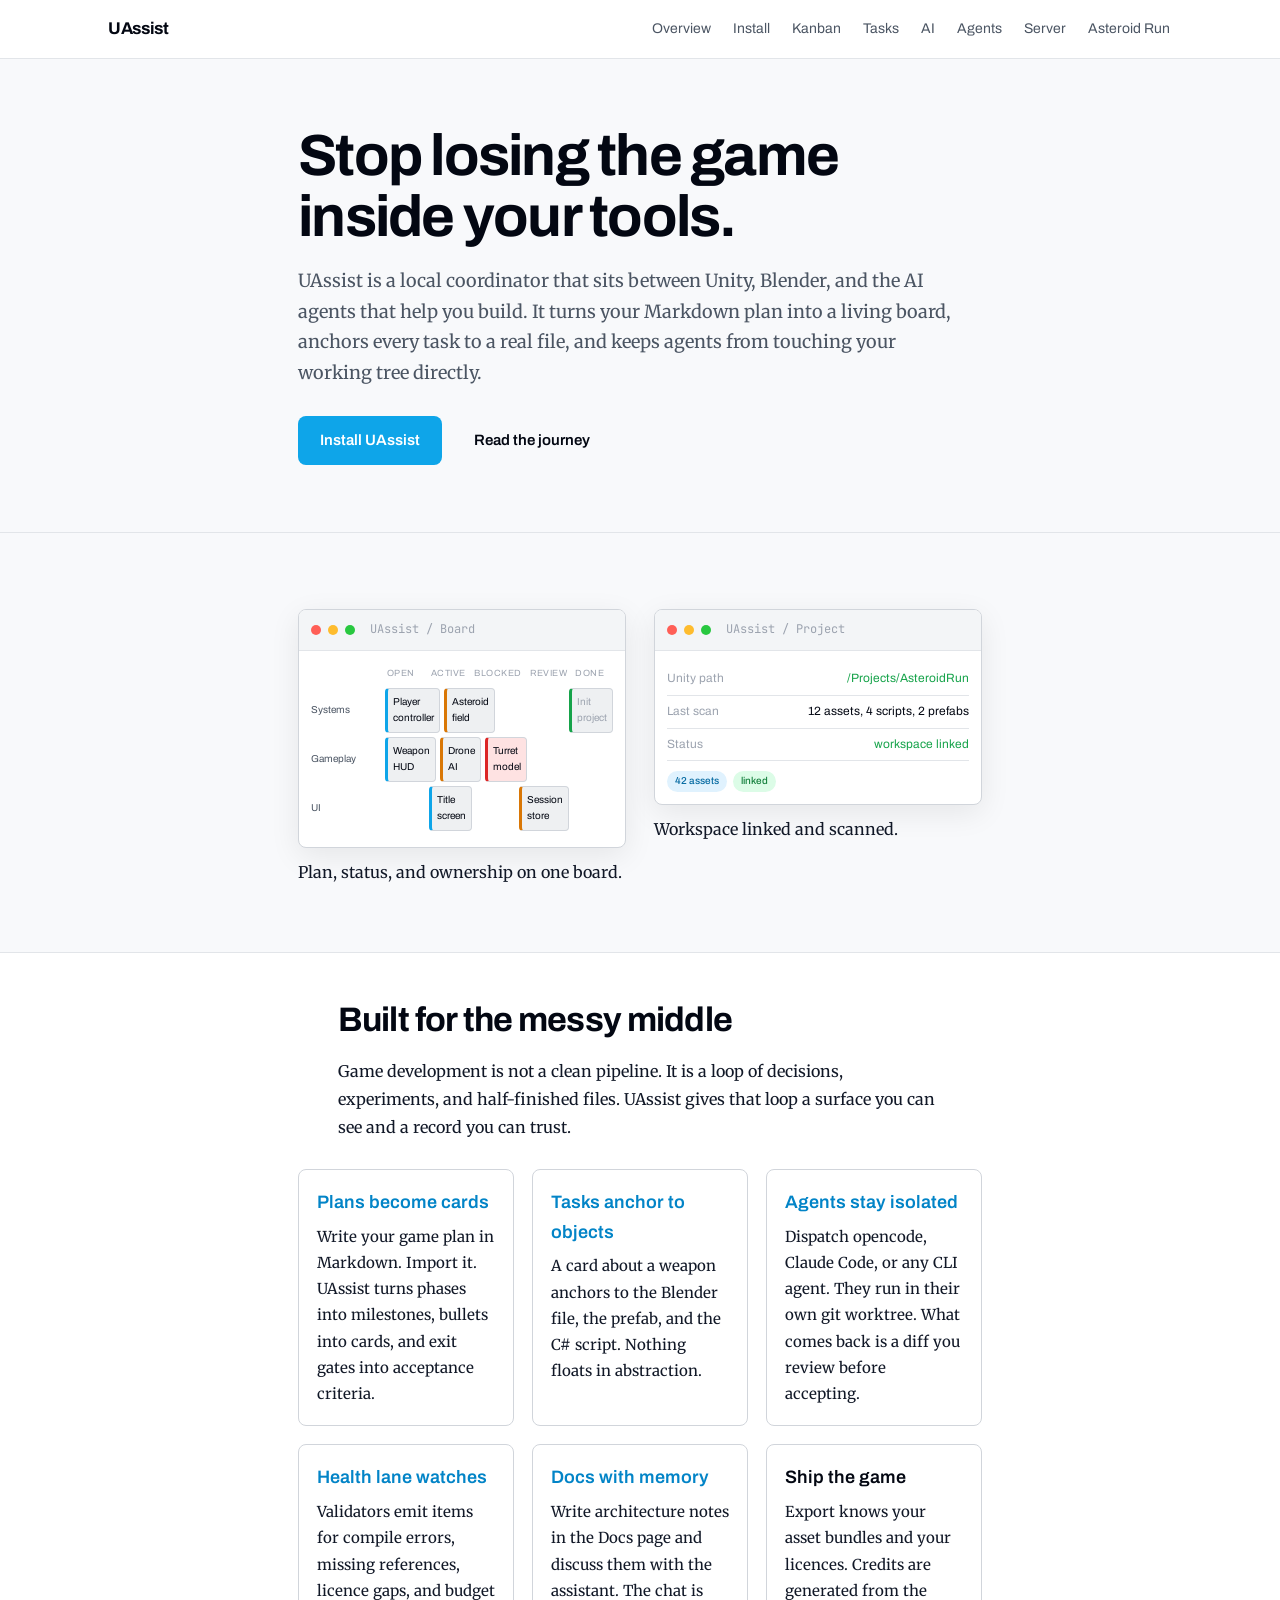
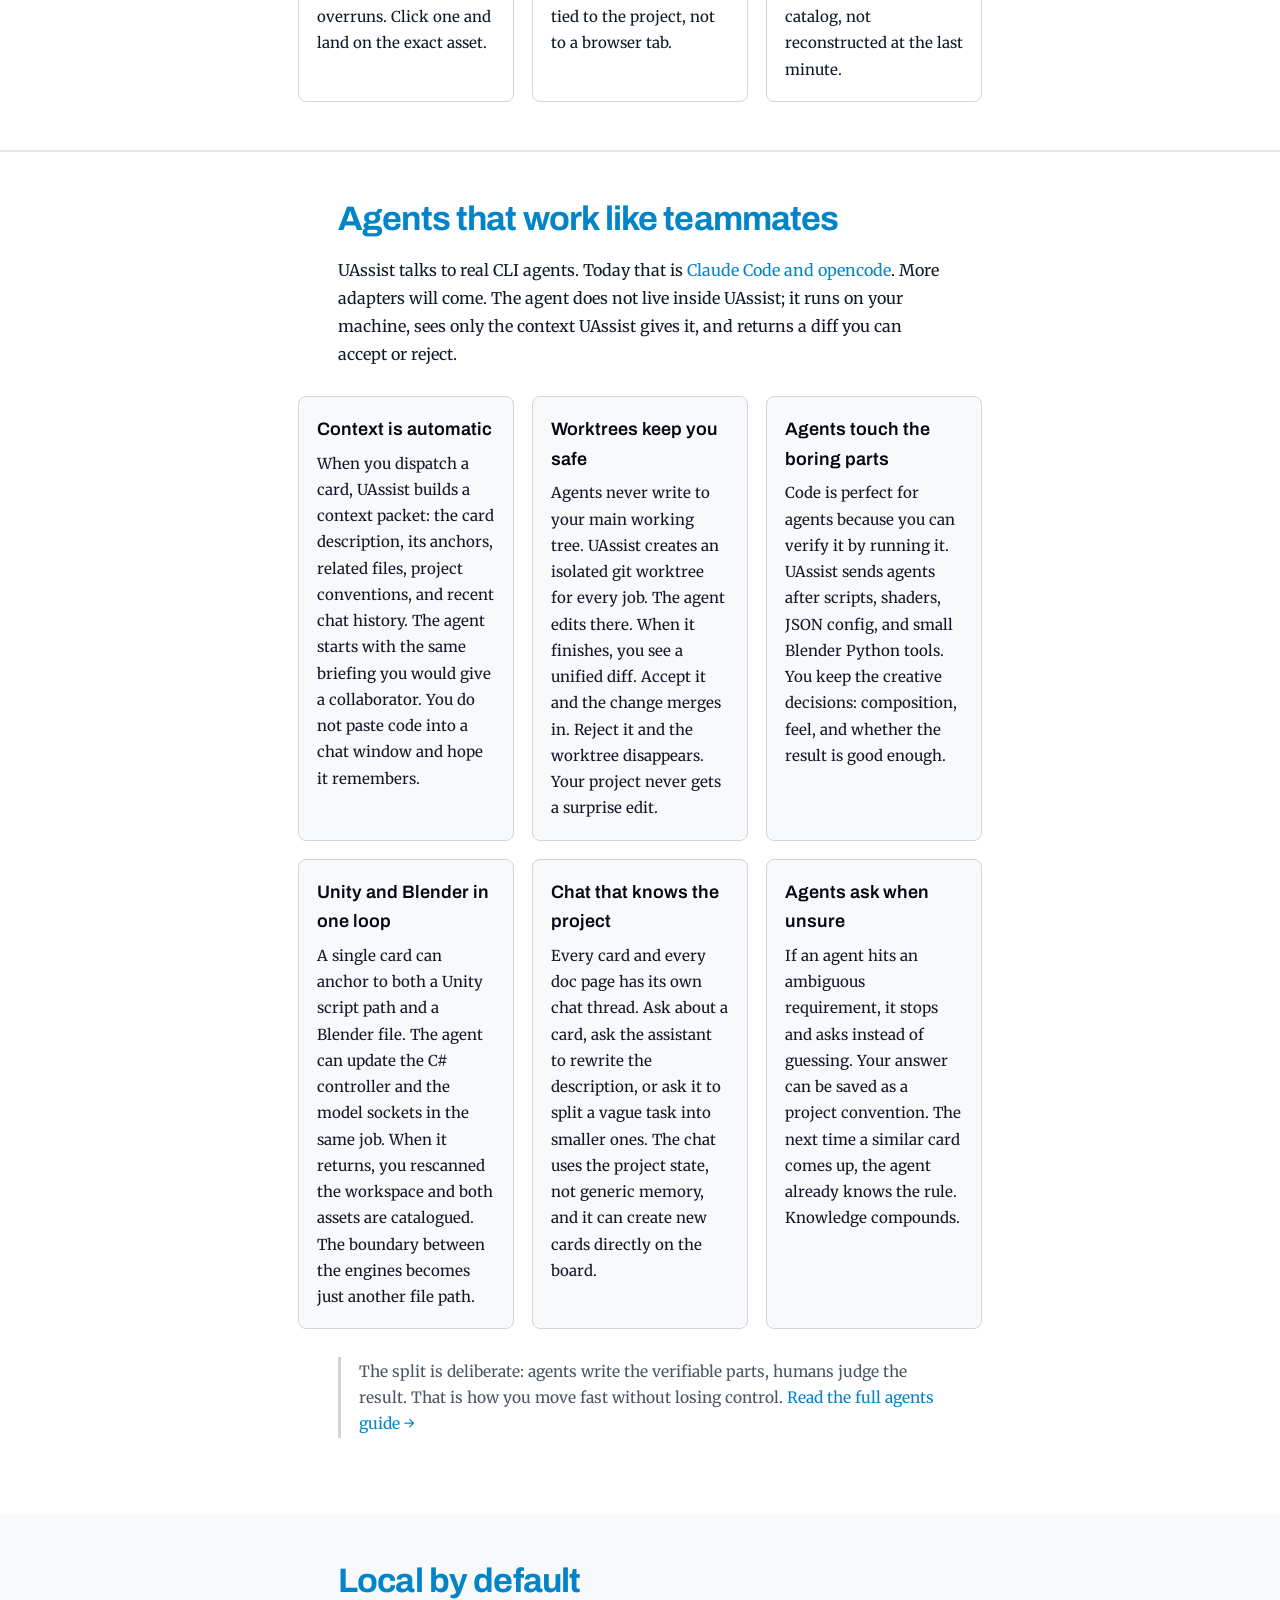
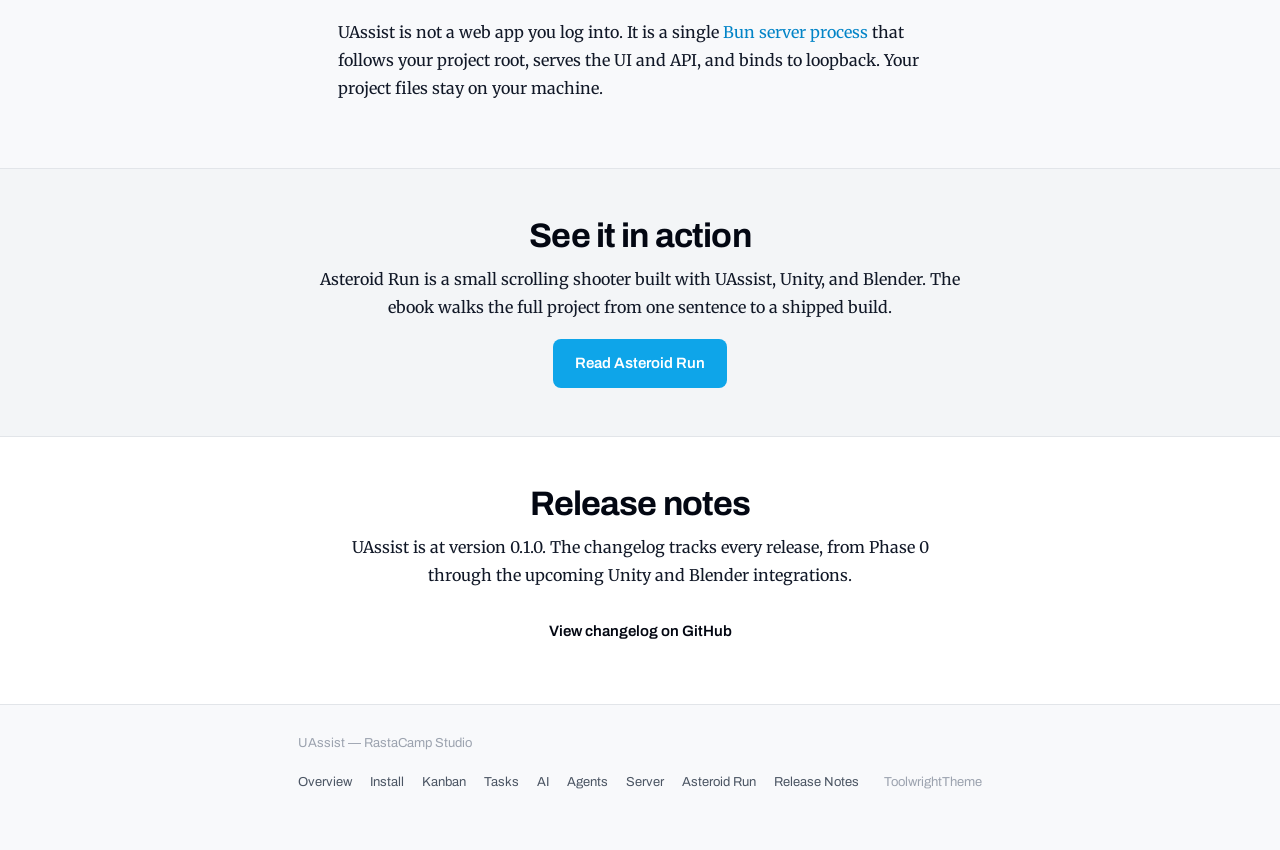
==== commit b8f5001a: "Add release notes section and footer link to app changelog" ====
--- a/index.html
+++ b/index.html
@@ -158,6 +158,14 @@
     </div>
   </section>
 
+  <section class="section release-section">
+    <div class="wrap narrow">
+      <h2>Release notes</h2>
+      <p class="lead">UAssist is at version 0.1.0. The changelog tracks every release, from Phase 0 through the upcoming Unity and Blender integrations.</p>
+      <a class="cta-secondary" href="https://github.com/Roninito/UAssist/blob/main/CHANGELOG.md" target="_blank" rel="noopener">View changelog on GitHub</a>
+    </div>
+  </section>
+
   <footer class="site-footer">
     <div class="wrap">
       <span>UAssist — RastaCamp Studio</span>
@@ -170,6 +178,7 @@
         <a href="agents.html">Agents</a>
         <a href="server.html">Server</a>
         <a href="asteroid-run.html">Asteroid Run</a>
+        <a href="https://github.com/Roninito/UAssist/blob/main/CHANGELOG.md" target="_blank" rel="noopener">Release Notes</a>
       </nav>
       <span>ToolwrightTheme</span>
     </div>
--- a/theme.css
+++ b/theme.css
@@ -523,17 +523,24 @@
 .p-green { background: var(--pill-green); color: var(--pill-green-text); }
 
 /* ---------- cta section ---------- */
-.cta-section {
+.cta-section,
+.release-section {
   text-align: center;
   background: var(--surface-2);
   border-top: 1px solid var(--line);
 }
 
-.cta-section h2 {
+.release-section {
+  background: var(--surface);
+}
+
+.cta-section h2,
+.release-section h2 {
   margin-bottom: var(--gap-sm);
 }
 
-.cta-section .lead {
+.cta-section .lead,
+.release-section .lead {
   margin: 0 auto var(--gap-md);
 }
 
